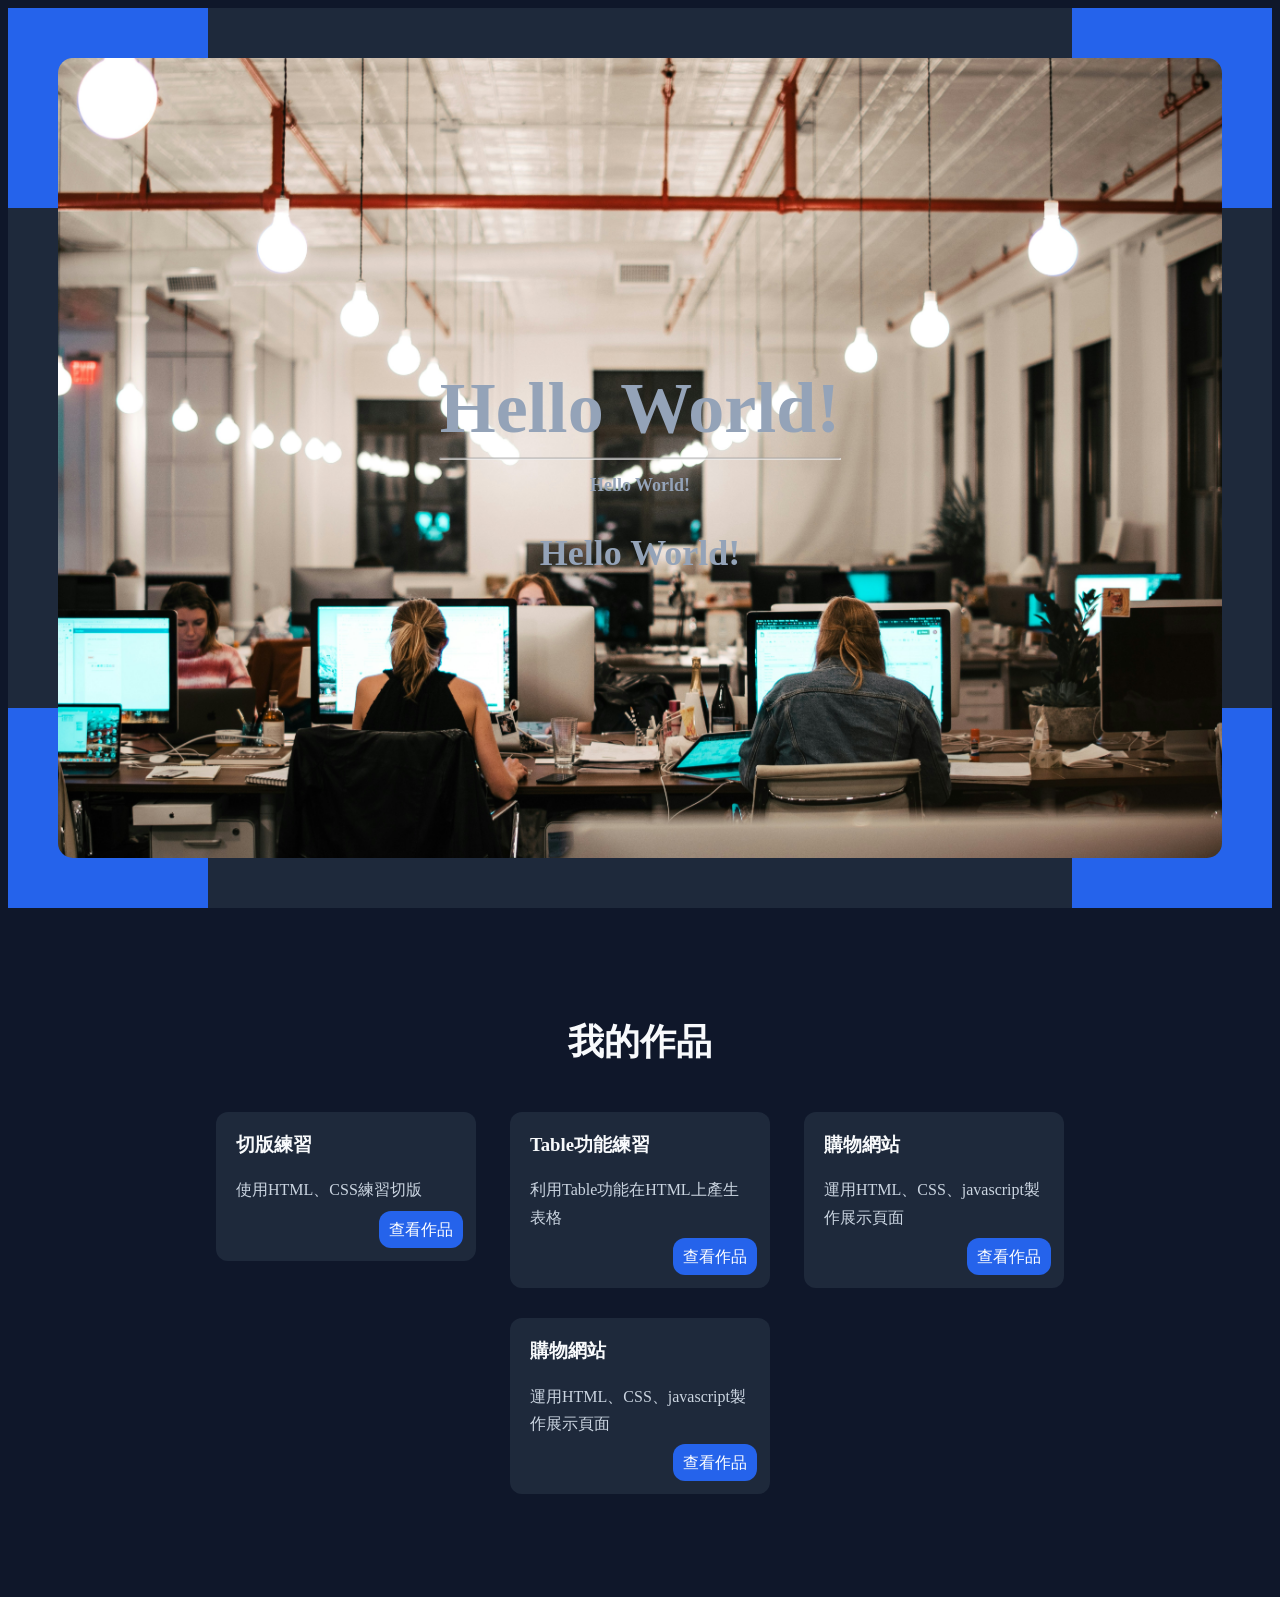
==== index.html @ 3906f7ab "個人首頁專案v1.0" ====
<!DOCTYPE html>
<html lang="en">
<head>
    <meta charset="UTF-8">
    <meta name="viewport" content="width=device-width, initial-scale=1.0">
    <title>個人首頁</title>
    <link rel="stylesheet" href="css/all.min.css">
    <link rel="stylesheet" href="css/userpage.css">
    <style>
        body{
            background-color: var(--background-color);
        }
        /* S01主頁 */
        .s01{
            background-color: var(--background-secondary);
            height: 100vh;
            position: relative;
        }
        .s01 .box01{
            width: 200px;
            height: 200px;
            background-color: var(--primary-color);
            position: absolute;
            top: 0;
            left: 0;
        }
        .s01 .box02{
            width: 200px;
            height: 200px;
            background-color: var(--primary-color);
            position: absolute;
            top: 0;
            right: 0;
        }
        .s01 .box03{
            width: 200px;
            height: 200px;
            background-color: var(--primary-color);
            position: absolute;
            bottom: 0;
            left: 0;
        }
        .s01 .box04{
            width: 200px;
            height: 200px;
            background-color: var(--primary-color);
            position: absolute;
            bottom: 0;
            right: 0;
        }
        .s01 .userImg{
            position: absolute;
            top: 50px;
            left: 50px;
            bottom: 50px;
            right: 50px;
            border-radius: 15px;
            background-position: center, center;
            background-size: cover;
            background-color: var(--background-tertiary);
            background-image: url("images/userpage01.jpg");
            background-attachment: fixed;   /* 固定圖片 */    
        }
        .userText{
            position: absolute;
            top: 50%;
            left: 50%;
            transform: translate(-50%, -50%);
            text-align: center;
            color: var(--text-muted);
            font-weight: bolder;
        }
        .userText h1{
            font-size: 72px;
            margin-bottom: 0;
        }
        .userText h2{
            font-size: 18px;
        }
        .userText p{
            font-size: 36px;
        }
        /* S02作品區 */
        .s02{
            padding: 80px 10%;
            background-color: var(--background-color);
            text-align: center;
        }
        .s02 h2{
            font-size: 36px;
            color: var(--text-primary);
        }
        .s02 .card{
            display: inline-block;
            vertical-align: top;
            margin: 15px;
            width: 220px;
            background-color: var(--card-bg);
            padding: 20px;
            text-align: left;
            border-radius: 12px;
        }
        .s02 .card h3{
            color: var(--text-primary);
            margin-top: 0;
        }
        .s02 .card p{
            line-height: 1.7;
            color: var(--text-secondary);
        }
        .s02 .card a{
            position: relative;
            left: 65%;
            text-decoration: none;
            background-color: var(--button-primary-bg);
            color: var(--button-primary-text);
            padding: 10px;
            border-radius: 12px;
        }

    </style>
</head>
<body>
    <section class="s01">
            <div class="box01"></div>
            <div class="box02"></div>
            <div class="box03"></div>
            <div class="box04"></div>
            <div class="userImg"></div>
            <div class="userText">
                <h1>Hello World!</h1>
                <hr>
                <h2>Hello World!</h2>
                <p>Hello World!</p>
            </div>
    </section>
    <section class="s02">
        <h2>我的作品</h2>
        <!-- 作品01 -->
        <div class="card">
            <h3>切版練習</h3>
            <p>使用HTML、CSS練習切版</p>
            <a href="20260605-1.html">查看作品</a>
        </div>

        <!-- 作品02 -->
        <div class="card">
            <h3>Table功能練習</h3>
            <p>利用Table功能在HTML上產生表格</p>
            <a href="20260605-ch5-ai.html">查看作品</a>
        </div>

        <!-- 作品03 -->
        <div class="card">
            <h3>購物網站</h3>
            <p>運用HTML、CSS、javascript製作展示頁面</p>
            <a href="#">查看作品</a>
        </div>

        <!-- 作品04 -->
        <div class="card">
            <h3>購物網站</h3>
            <p>運用HTML、CSS、javascript製作展示頁面</p>
            <a href="#">查看作品</a>
        </div>
    </section>
</body>
</html>
---- css/userpage.css ----
:root{
    /* =========================
       品牌主色 (Brand Colors)
    ========================= */
    --primary-color: #2563EB;          /* 科技藍 */
    --primary-hover: #1D4ED8;
    --primary-light: #DBEAFE;
    --primary-dark: #1E3A8A;

    /* =========================
       次要色 (Secondary)
    ========================= */
    --secondary-color: #14B8A6;        /* 青綠色 */
    --secondary-hover: #0F766E;
    --secondary-light: #CCFBF1;
    --secondary-dark: #134E4A;

    /* =========================
       強調色 (Accent)
    ========================= */
    --accent-color: #F97316;           /* 亮橘色 */
    --accent-hover: #EA580C;
    --accent-light: #FED7AA;

    /* =========================
       背景色系 (Background)
    ========================= */
    --background-color: #0F172A;       /* 主背景 */
    --background-secondary: #1E293B;   /* 卡片背景 */
    --background-tertiary: #334155;    /* 區塊背景 */
    --background-light: #F8FAFC;       /* 淺色區域 */

    /* =========================
       Hero / Banner
    ========================= */
    --hero-overlay: rgba(15,23,42,0.75);
    --hero-gradient-start: #0F172A;
    --hero-gradient-end: #1E3A8A;

    /* =========================
       文字色系 (Text)
    ========================= */
    --text-primary: #F8FAFC;
    --text-secondary: #CBD5E1;
    --text-muted: #94A3B8;
    --text-dark: #0F172A;
    --text-link: #60A5FA;

    /* =========================
       邊框與分隔線
    ========================= */
    --border-color: #334155;
    --border-light: #475569;
    --divider-color: #1E293B;

    /* =========================
       卡片色系
    ========================= */
    --card-bg: #1E293B;
    --card-hover: #273549;
    --card-border: #334155;

    /* =========================
       按鈕色系
    ========================= */
    --button-primary-bg: #2563EB;
    --button-primary-text: #FFFFFF;

    --button-secondary-bg: #1E293B;
    --button-secondary-text: #F8FAFC;

    /* =========================
       狀態顏色
    ========================= */
    --success-color: #22C55E;
    --warning-color: #FACC15;
    --error-color: #EF4444;
    --info-color: #38BDF8;

    /* =========================
       技能標籤 (Skill Tags)
    ========================= */
    --tag-html: #E34F26;
    --tag-css: #1572B6;
    --tag-js: #F7DF1E;
    --tag-react: #61DAFB;
    --tag-python: #3776AB;
    --tag-java: #ED8B00;
    --tag-nodejs: #339933;
    --tag-git: #F05032;

    /* =========================
       頭像區域
    ========================= */
    --avatar-border: #60A5FA;
    --avatar-shadow: rgba(37,99,235,0.4);

    /* =========================
       陰影
    ========================= */
    --shadow-sm: rgba(0,0,0,0.15);
    --shadow-md: rgba(0,0,0,0.25);
    --shadow-lg: rgba(0,0,0,0.40);

    /* =========================
       作品集區塊
    ========================= */
    --portfolio-card-bg: #1E293B;
    --portfolio-card-hover: #334155;
    --portfolio-overlay: rgba(15,23,42,0.85);

    /* =========================
       學經歷時間軸
    ========================= */
    --timeline-line: #2563EB;
    --timeline-dot: #60A5FA;

    /* =========================
       Footer
    ========================= */
    --footer-bg: #020617;
    --footer-text: #94A3B8;
}
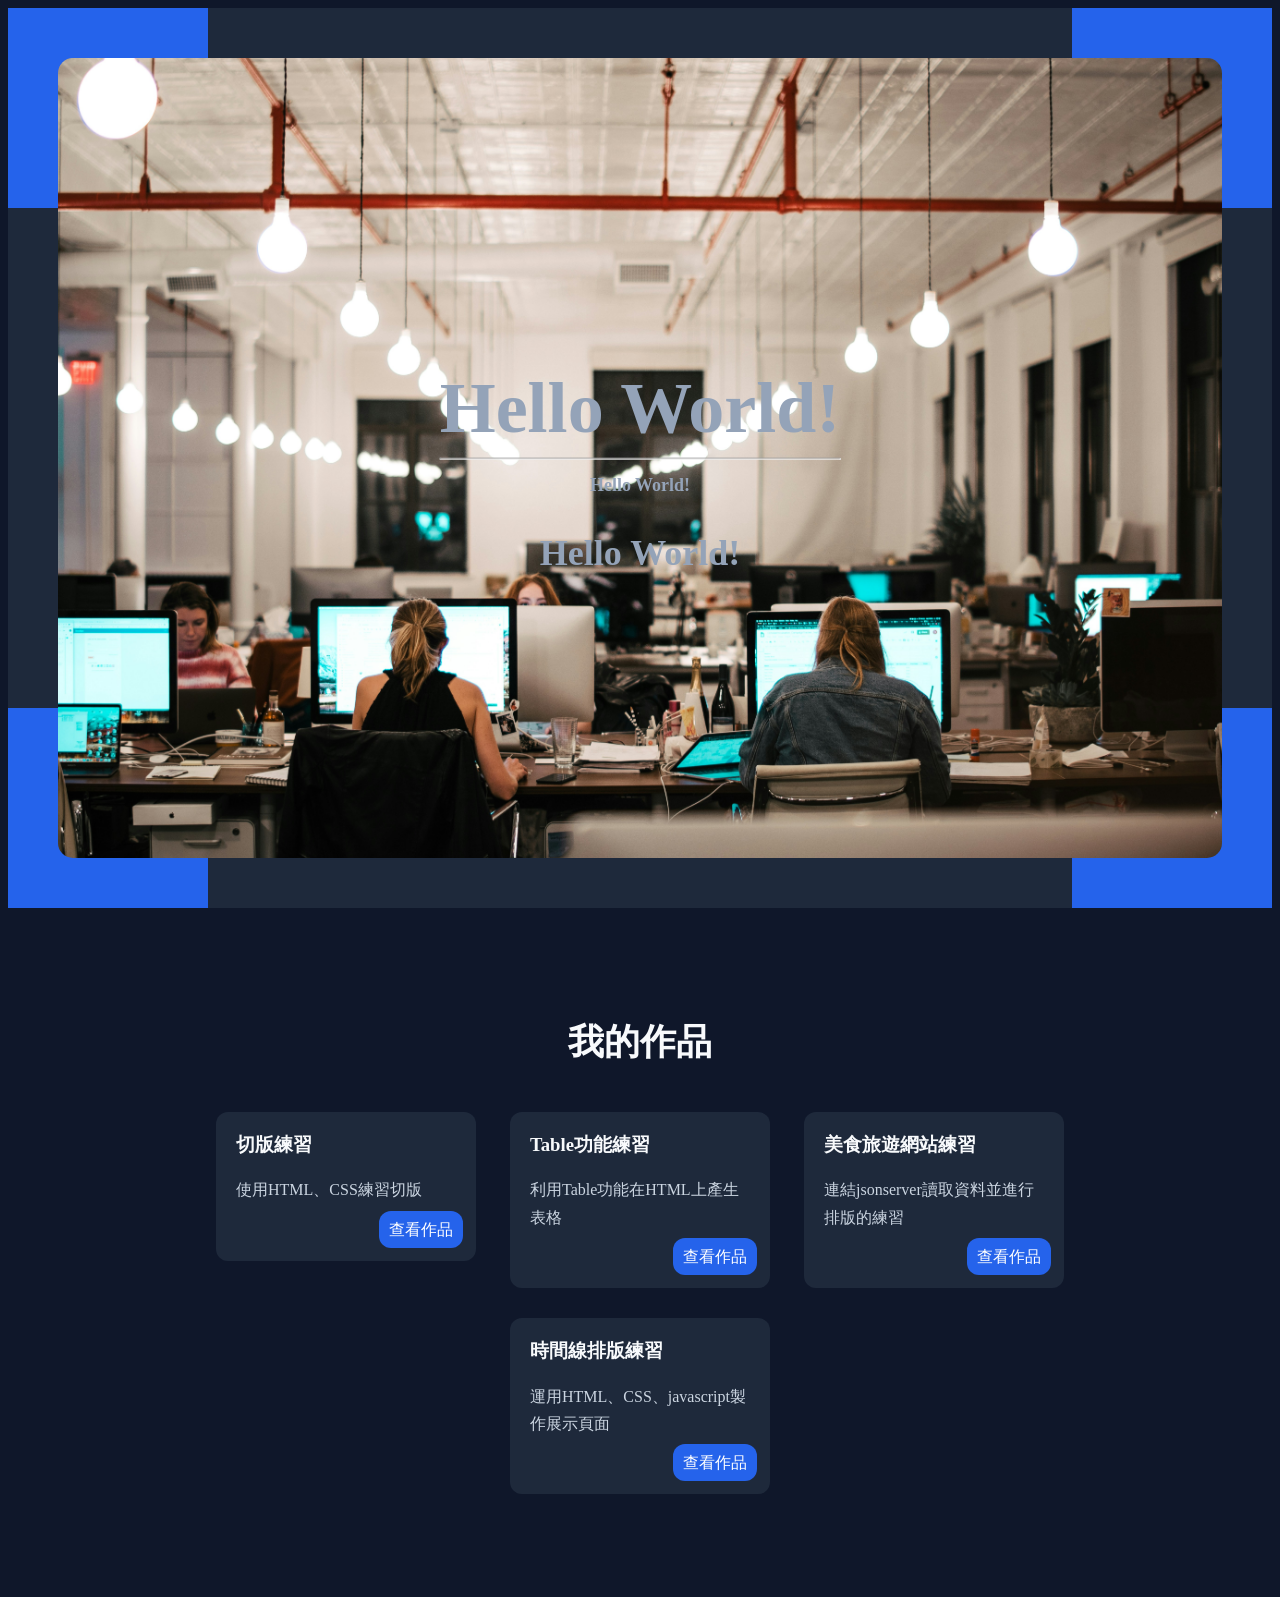
==== commit 84b4b62d: "個人首頁專案v1.1" ====
--- a/index.html
+++ b/index.html
@@ -152,16 +152,16 @@
 
         <!-- 作品03 -->
         <div class="card">
-            <h3>購物網站</h3>
-            <p>運用HTML、CSS、javascript製作展示頁面</p>
-            <a href="#">查看作品</a>
+            <h3>美食旅遊網站練習</h3>
+            <p>連結jsonserver讀取資料並進行排版的練習</p>
+            <a href="20260618-3-jsonserver.html">查看作品</a>
         </div>
 
         <!-- 作品04 -->
         <div class="card">
-            <h3>購物網站</h3>
+            <h3>時間線排版練習</h3>
             <p>運用HTML、CSS、javascript製作展示頁面</p>
-            <a href="#">查看作品</a>
+            <a href="20260623-practice-timeline-section-ai.html">查看作品</a>
         </div>
     </section>
 </body>
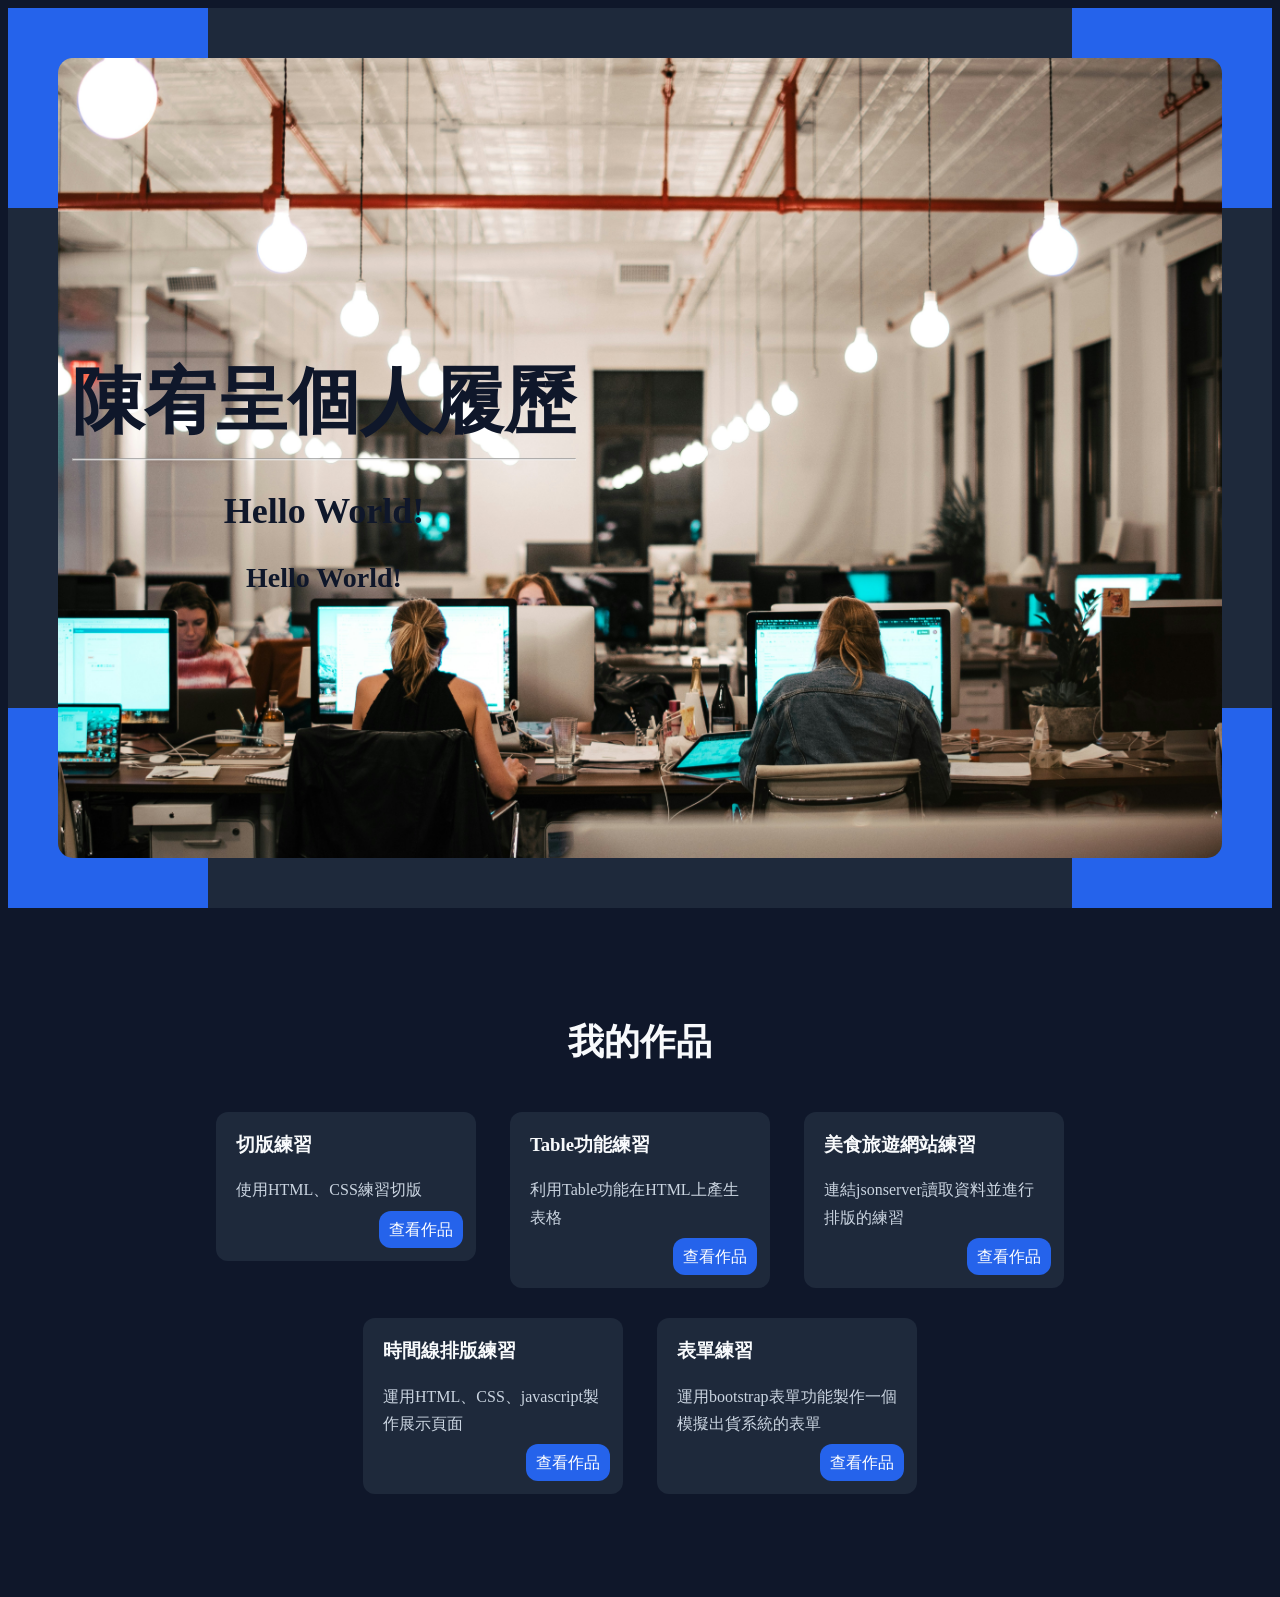
==== commit 7e6c175d: "個人首頁專案v1.2" ====
--- a/index.html
+++ b/index.html
@@ -6,6 +6,7 @@
     <title>個人首頁</title>
     <link rel="stylesheet" href="css/all.min.css">
     <link rel="stylesheet" href="css/userpage.css">
+
     <style>
         body{
             background-color: var(--background-color);
@@ -64,10 +65,10 @@
         .userText{
             position: absolute;
             top: 50%;
-            left: 50%;
+            left: 25%;
             transform: translate(-50%, -50%);
             text-align: center;
-            color: var(--text-muted);
+            color: var(--text-dark);
             font-weight: bolder;
         }
         .userText h1{
@@ -75,10 +76,10 @@
             margin-bottom: 0;
         }
         .userText h2{
-            font-size: 18px;
+            font-size: 36px;
         }
         .userText p{
-            font-size: 36px;
+            font-size: 28px;
         }
         /* S02作品區 */
         .s02{
@@ -128,7 +129,7 @@
             <div class="box04"></div>
             <div class="userImg"></div>
             <div class="userText">
-                <h1>Hello World!</h1>
+                <h1>陳宥呈個人履歷</h1>
                 <hr>
                 <h2>Hello World!</h2>
                 <p>Hello World!</p>
@@ -163,6 +164,13 @@
             <p>運用HTML、CSS、javascript製作展示頁面</p>
             <a href="20260623-practice-timeline-section-ai.html">查看作品</a>
         </div>
+
+        <!-- 作品05 -->
+        <div class="card">
+            <h3>表單練習</h3>
+            <p>運用bootstrap表單功能製作一個模擬出貨系統的表單</p>
+            <a href="20260625-ch11-form-js.html">查看作品</a>
+        </div>
     </section>
 </body>
 </html>
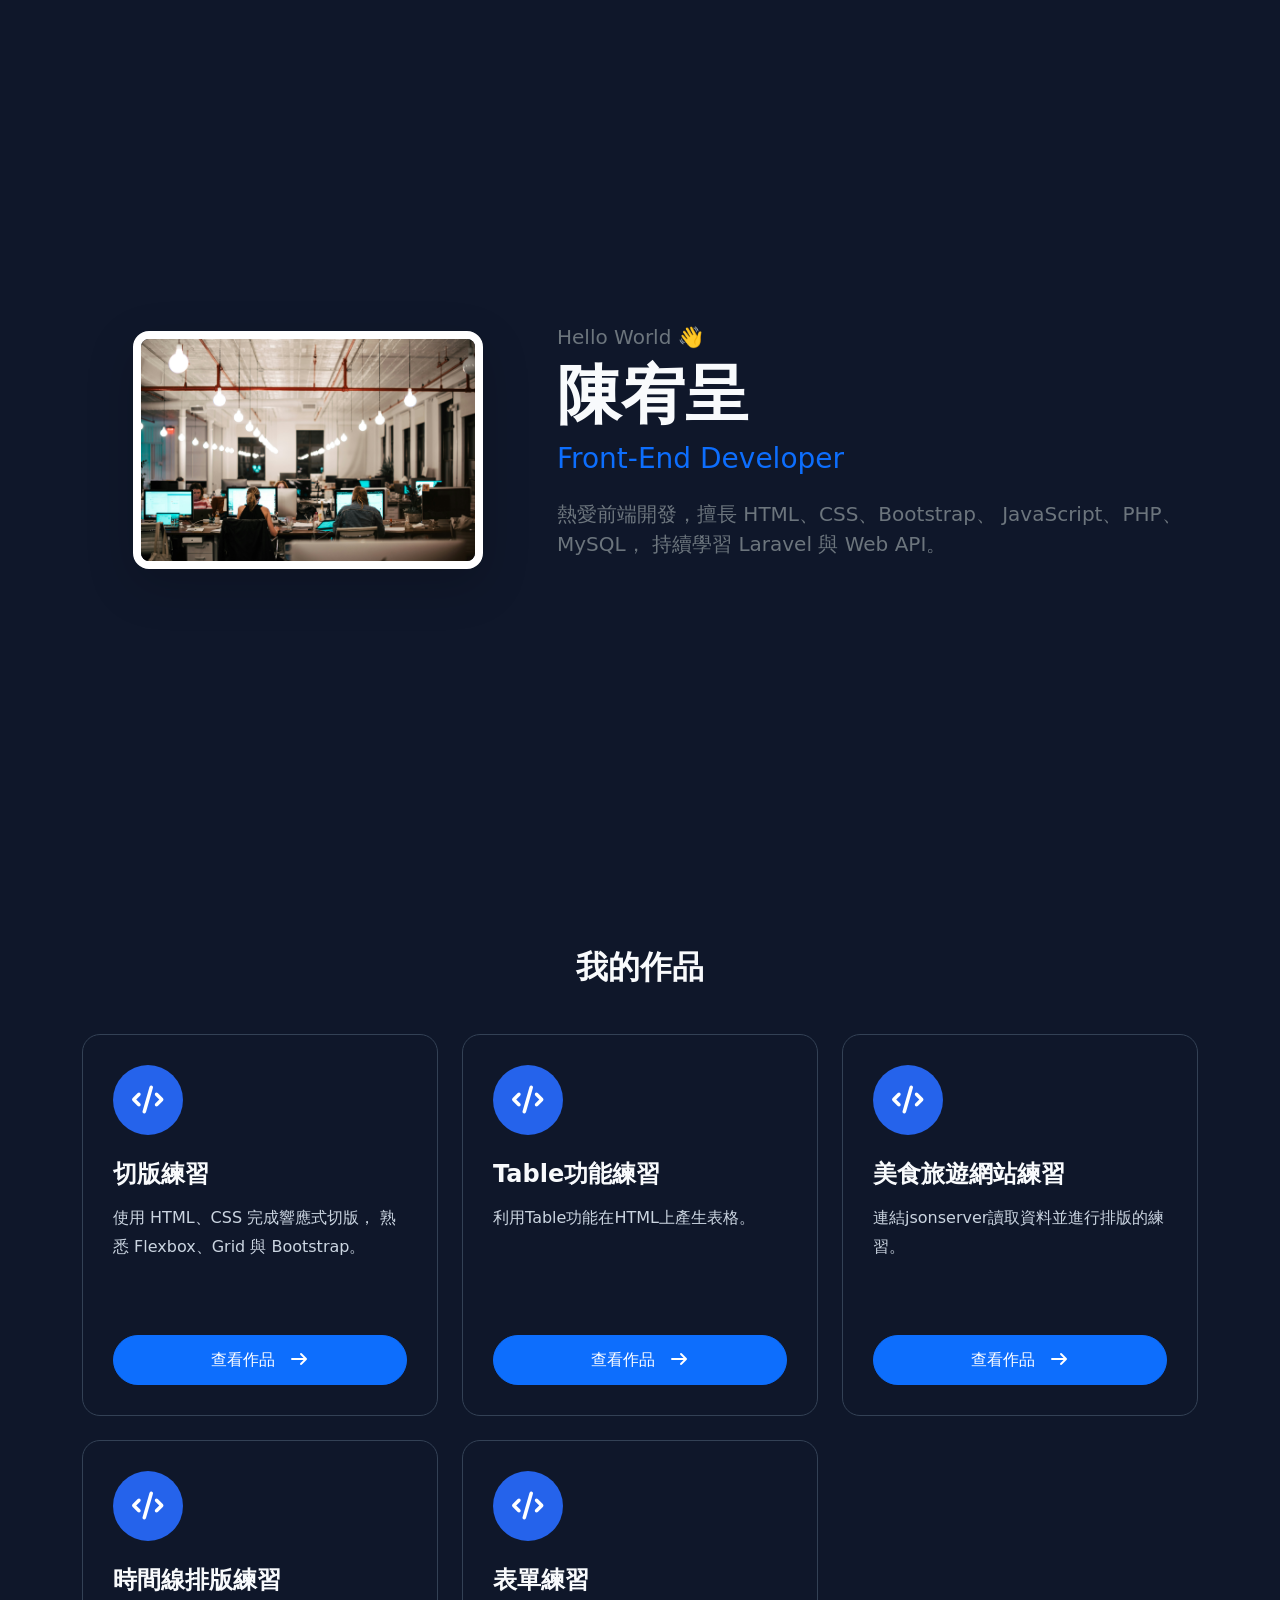
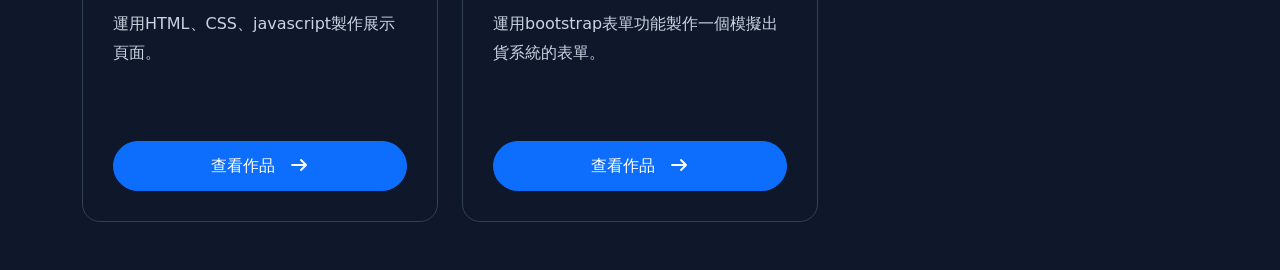
==== commit fe9d6fb2: "個人首頁專案v1.3" ====
--- a/index.html
+++ b/index.html
@@ -1,176 +1,333 @@
 <!DOCTYPE html>
 <html lang="en">
+
 <head>
     <meta charset="UTF-8">
     <meta name="viewport" content="width=device-width, initial-scale=1.0">
     <title>個人首頁</title>
     <link rel="stylesheet" href="css/all.min.css">
     <link rel="stylesheet" href="css/userpage.css">
+    <link rel="stylesheet" href="css/bootstrap.min.css">
 
     <style>
-        body{
+        body {
             background-color: var(--background-color);
         }
+
         /* S01主頁 */
-        .s01{
-            background-color: var(--background-secondary);
-            height: 100vh;
+        .s01 {
+            min-height: 100vh;
+            background: linear-gradient(135deg,
+                    var(--background-color),
+                    var(--section-background));
+        }
+
+        .s01 img {
+            border: 8px solid white;
+        }
+
+        .s01 h1 {
+            color: var(--text-primary);
+        }
+
+        .s01 h3 {
+            color: var(--primary-color);
+        }
+
+        .s02 {
+            background: var(--section-background);
+        }
+
+        .s02 .container h2{
+            color: var(--text-primary);
+        }
+
+        .portfolio-card {
+
+            height: 100%;
+
+            display: flex;
+            flex-direction: column;
+            justify-content: space-between;
+
+            background: var(--card-background);
+
+            border-radius: 18px;
+
+            padding: 30px;
+
+            border: 1px solid var(--border-color);
+
+            transition: .35s;
+
             position: relative;
-        }
-        .s01 .box01{
-            width: 200px;
-            height: 200px;
-            background-color: var(--primary-color);
+
+            overflow: hidden;
+        }
+
+        /* 左側品牌色線 */
+
+        .portfolio-card::before {
+
+            content: "";
+
             position: absolute;
+
             top: 0;
             left: 0;
-        }
-        .s01 .box02{
-            width: 200px;
-            height: 200px;
-            background-color: var(--primary-color);
-            position: absolute;
-            top: 0;
-            right: 0;
-        }
-        .s01 .box03{
-            width: 200px;
-            height: 200px;
-            background-color: var(--primary-color);
-            position: absolute;
-            bottom: 0;
-            left: 0;
-        }
-        .s01 .box04{
-            width: 200px;
-            height: 200px;
-            background-color: var(--primary-color);
-            position: absolute;
-            bottom: 0;
-            right: 0;
-        }
-        .s01 .userImg{
-            position: absolute;
-            top: 50px;
-            left: 50px;
-            bottom: 50px;
-            right: 50px;
-            border-radius: 15px;
-            background-position: center, center;
-            background-size: cover;
-            background-color: var(--background-tertiary);
-            background-image: url("images/userpage01.jpg");
-            background-attachment: fixed;   /* 固定圖片 */    
-        }
-        .userText{
-            position: absolute;
-            top: 50%;
-            left: 25%;
-            transform: translate(-50%, -50%);
-            text-align: center;
-            color: var(--text-dark);
-            font-weight: bolder;
-        }
-        .userText h1{
-            font-size: 72px;
-            margin-bottom: 0;
-        }
-        .userText h2{
-            font-size: 36px;
-        }
-        .userText p{
+
+            width: 6px;
+            height: 100%;
+
+            background: var(--primary-color);
+
+            transform: scaleY(0);
+
+            transform-origin: top;
+
+            transition: .35s;
+        }
+
+        /* Hover */
+
+        .portfolio-card:hover {
+
+            transform: translateY(-10px);
+
+            box-shadow: 0 20px 40px rgba(0, 0, 0, .15);
+
+        }
+
+        .portfolio-card:hover::before {
+
+            transform: scaleY(1);
+
+        }
+
+        .portfolio-icon {
+
+            width: 70px;
+            height: 70px;
+
+            border-radius: 50%;
+
+            background: var(--primary-color);
+
+            color: white;
+
+            display: flex;
+
+            align-items: center;
+
+            justify-content: center;
+
             font-size: 28px;
-        }
-        /* S02作品區 */
-        .s02{
-            padding: 80px 10%;
-            background-color: var(--background-color);
-            text-align: center;
-        }
-        .s02 h2{
-            font-size: 36px;
+
+            margin-bottom: 25px;
+
+            transition: .3s;
+
+        }
+
+        .portfolio-card:hover .portfolio-icon {
+
+            transform: rotate(10deg) scale(1.1);
+
+        }
+
+        .portfolio-content h4 {
+
+            font-weight: 700;
+
             color: var(--text-primary);
-        }
-        .s02 .card{
-            display: inline-block;
-            vertical-align: top;
-            margin: 15px;
-            width: 220px;
-            background-color: var(--card-bg);
-            padding: 20px;
-            text-align: left;
-            border-radius: 12px;
-        }
-        .s02 .card h3{
-            color: var(--text-primary);
-            margin-top: 0;
-        }
-        .s02 .card p{
-            line-height: 1.7;
+
+            margin-bottom: 15px;
+
+            transition: .3s;
+
+        }
+
+        .portfolio-card:hover h4 {
+
+            color: var(--primary-color);
+
+        }
+
+        .portfolio-content p {
+
             color: var(--text-secondary);
-        }
-        .s02 .card a{
-            position: relative;
-            left: 65%;
-            text-decoration: none;
-            background-color: var(--button-primary-bg);
-            color: var(--button-primary-text);
-            padding: 10px;
-            border-radius: 12px;
-        }
-
+
+            line-height: 1.8;
+
+            min-height: 90px;
+
+        }
+
+        /* 按鈕 */
+
+        .portfolio-footer {
+
+            margin-top: 25px;
+
+        }
+
+        .portfolio-footer .btn {
+
+            width: 100%;
+
+            border-radius: 30px;
+
+            padding: 12px;
+
+            transition: .3s;
+
+        }
+
+        .portfolio-footer .btn:hover {
+
+            letter-spacing: 1px;
+
+        }
     </style>
 </head>
+
 <body>
-    <section class="s01">
-            <div class="box01"></div>
-            <div class="box02"></div>
-            <div class="box03"></div>
-            <div class="box04"></div>
-            <div class="userImg"></div>
-            <div class="userText">
-                <h1>陳宥呈個人履歷</h1>
-                <hr>
-                <h2>Hello World!</h2>
-                <p>Hello World!</p>
+    <section class="s01 d-flex align-items-center">
+        <div class="container">
+            <div class="row align-items-center">
+                <div class="col-lg-5 text-center">
+                    <img src="images/userpage01.jpg" class="img-fluid rounded-4 shadow-lg" style="max-width:350px;">
+                </div>
+                <div class="col-lg-7">
+                    <h5 class="text-secondary">
+                        Hello World 👋
+                    </h5>
+                    <h1 class="display-3 fw-bold">
+                        陳宥呈
+                    </h1>
+                    <h3 class="text-primary mb-4">
+                        Front-End Developer
+                    </h3>
+                    <p class="lead text-secondary">
+                        熱愛前端開發，擅長 HTML、CSS、Bootstrap、
+                        JavaScript、PHP、MySQL，
+                        持續學習 Laravel 與 Web API。
+                    </p>
+                </div>
             </div>
+        </div>
     </section>
-    <section class="s02">
-        <h2>我的作品</h2>
-        <!-- 作品01 -->
-        <div class="card">
-            <h3>切版練習</h3>
-            <p>使用HTML、CSS練習切版</p>
-            <a href="20260605-1.html">查看作品</a>
-        </div>
-
-        <!-- 作品02 -->
-        <div class="card">
-            <h3>Table功能練習</h3>
-            <p>利用Table功能在HTML上產生表格</p>
-            <a href="20260605-ch5-ai.html">查看作品</a>
-        </div>
-
-        <!-- 作品03 -->
-        <div class="card">
-            <h3>美食旅遊網站練習</h3>
-            <p>連結jsonserver讀取資料並進行排版的練習</p>
-            <a href="20260618-3-jsonserver.html">查看作品</a>
-        </div>
-
-        <!-- 作品04 -->
-        <div class="card">
-            <h3>時間線排版練習</h3>
-            <p>運用HTML、CSS、javascript製作展示頁面</p>
-            <a href="20260623-practice-timeline-section-ai.html">查看作品</a>
-        </div>
-
-        <!-- 作品05 -->
-        <div class="card">
-            <h3>表單練習</h3>
-            <p>運用bootstrap表單功能製作一個模擬出貨系統的表單</p>
-            <a href="20260625-ch11-form-js.html">查看作品</a>
+
+    <section class="s02 py-5">
+        <div class="container">
+            <h2 class="text-center fw-bold mb-5">
+                我的作品
+            </h2>
+            <div class="row g-4">
+                <!-- Project 1 -->
+                <div class="col-md-6 col-lg-4">
+                    <div class="portfolio-card h-100">
+                        <div class="portfolio-content">
+                            <div class="portfolio-icon">
+                                <i class="fa-solid fa-code"></i>
+                            </div>
+                            <h4>切版練習</h4>
+                            <p>
+                                使用 HTML、CSS 完成響應式切版，
+                                熟悉 Flexbox、Grid 與 Bootstrap。
+                            </p>
+                        </div>
+                        <div class="portfolio-footer">
+                            <a href="20260605-1.html" class="btn btn-primary">
+                                查看作品
+                                <i class="fa-solid fa-arrow-right ms-2"></i>
+                            </a>
+                        </div>
+                    </div>
+                </div>
+                <!-- Project 2 -->
+                <div class="col-md-6 col-lg-4">
+                    <div class="portfolio-card h-100">
+                        <div class="portfolio-content">
+                            <div class="portfolio-icon">
+                                <i class="fa-solid fa-code"></i>
+                            </div>
+                            <h4>Table功能練習</h4>
+                            <p>
+                                利用Table功能在HTML上產生表格。
+                            </p>
+                        </div>
+                        <div class="portfolio-footer">
+                            <a href="20260605-ch5-ai.html" class="btn btn-primary">
+                                查看作品
+                                <i class="fa-solid fa-arrow-right ms-2"></i>
+                            </a>
+                        </div>
+                    </div>
+                </div>
+                <!-- Project 3 -->
+                <div class="col-md-6 col-lg-4">
+                    <div class="portfolio-card h-100">
+                        <div class="portfolio-content">
+                            <div class="portfolio-icon">
+                                <i class="fa-solid fa-code"></i>
+                            </div>
+                            <h4>美食旅遊網站練習</h4>
+                            <p>
+                                連結jsonserver讀取資料並進行排版的練習。
+                            </p>
+                        </div>
+                        <div class="portfolio-footer">
+                            <a href="20260618-3-jsonserver.html" class="btn btn-primary">
+                                查看作品
+                                <i class="fa-solid fa-arrow-right ms-2"></i>
+                            </a>
+                        </div>
+                    </div>
+                </div>
+                <!-- Project 4 -->
+                <div class="col-md-6 col-lg-4">
+                    <div class="portfolio-card h-100">
+                        <div class="portfolio-content">
+                            <div class="portfolio-icon">
+                                <i class="fa-solid fa-code"></i>
+                            </div>
+                            <h4>時間線排版練習</h4>
+                            <p>
+                                運用HTML、CSS、javascript製作展示頁面。
+                            </p>
+                        </div>
+                        <div class="portfolio-footer">
+                            <a href="20260623-practice-timeline-section-ai.html" class="btn btn-primary">
+                                查看作品
+                                <i class="fa-solid fa-arrow-right ms-2"></i>
+                            </a>
+                        </div>
+                    </div>
+                </div>
+                <!-- Project 5 -->
+                <div class="col-md-6 col-lg-4">
+                    <div class="portfolio-card h-100">
+                        <div class="portfolio-content">
+                            <div class="portfolio-icon">
+                                <i class="fa-solid fa-code"></i>
+                            </div>
+                            <h4>表單練習</h4>
+                            <p>
+                                運用bootstrap表單功能製作一個模擬出貨系統的表單。
+                            </p>
+                        </div>
+                        <div class="portfolio-footer">
+                            <a href="20260625-ch11-form-js.html" class="btn btn-primary">
+                                查看作品
+                                <i class="fa-solid fa-arrow-right ms-2"></i>
+                            </a>
+                        </div>
+                    </div>
+                </div>
+            </div>
         </div>
     </section>
 </body>
+
 </html>
